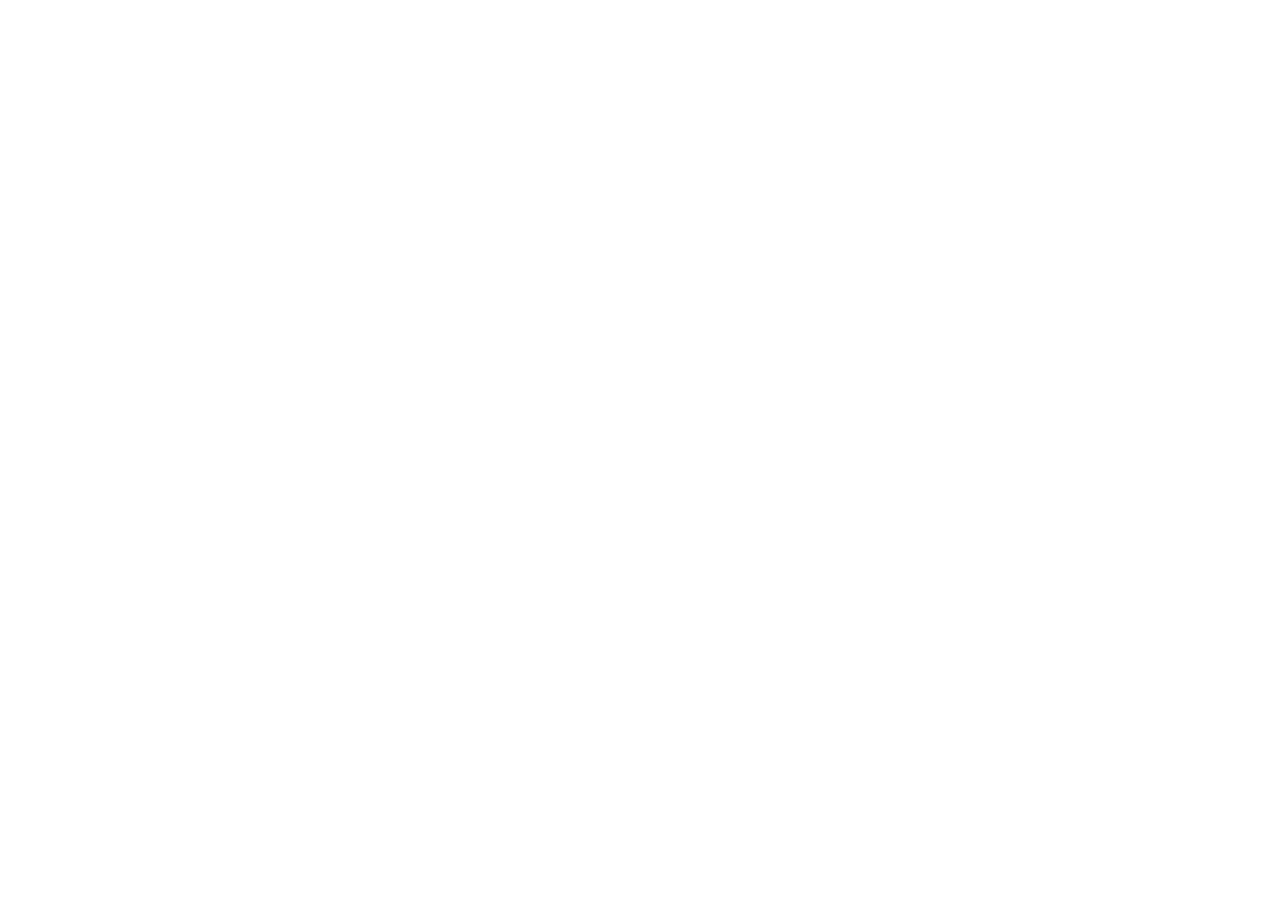
==== scripts/www/chatbox-converter.html @ 771bfcbc "update src file from pakeplus" ====
<!doctype html>
<html lang="zh-CN">
  <head>
    <meta charset="UTF-8" />
    <meta name="viewport" content="width=device-width, initial-scale=1.0, viewport-fit=cover" />
    <meta name="application-name" content="Polaris" />
    <meta name="description" content="把 Chatbox 导出的会话文件转换成 Polaris 可导入的备份 zip。" />
    <meta name="theme-color" content="#f7f3ea" />
    <meta property="og:site_name" content="Polaris" />
    <meta property="og:title" content="Chatbox 转 Polaris" />
    <meta property="og:description" content="本地转换 Chatbox 导出文件，生成 Polaris 可导入的备份 zip。" />
    <meta property="og:type" content="website" />
    <link rel="icon" href="/icons/polaris-icon-192.png" type="image/png" />
    <link rel="apple-touch-icon" href="/icons/apple-touch-icon.png" />
    <title>Chatbox 转 Polaris</title>
    <script type="module" crossorigin src="/assets/chatboxConverter-BK8m9NRD.js"></script>
    <link rel="modulepreload" crossorigin href="/assets/react-core-BkuJ9LF5.js">
    <link rel="modulepreload" crossorigin href="/assets/zip-Cic8An_B.js">
    <link rel="modulepreload" crossorigin href="/assets/capacitor-DPbkhKx9.js">
    <link rel="modulepreload" crossorigin href="/assets/assetStore-C0XXJczq.js">
    <link rel="modulepreload" crossorigin href="/assets/backupImportSource-C0JxZHXN.js">
    <link rel="modulepreload" crossorigin href="/assets/storeExportPackage-B1P53zhA.js">
    <link rel="stylesheet" crossorigin href="/assets/chatboxConverter-Ch4csUkj.css">
  </head>
  <body>
    <div id="chatbox-converter-root"></div>
  </body>
</html>
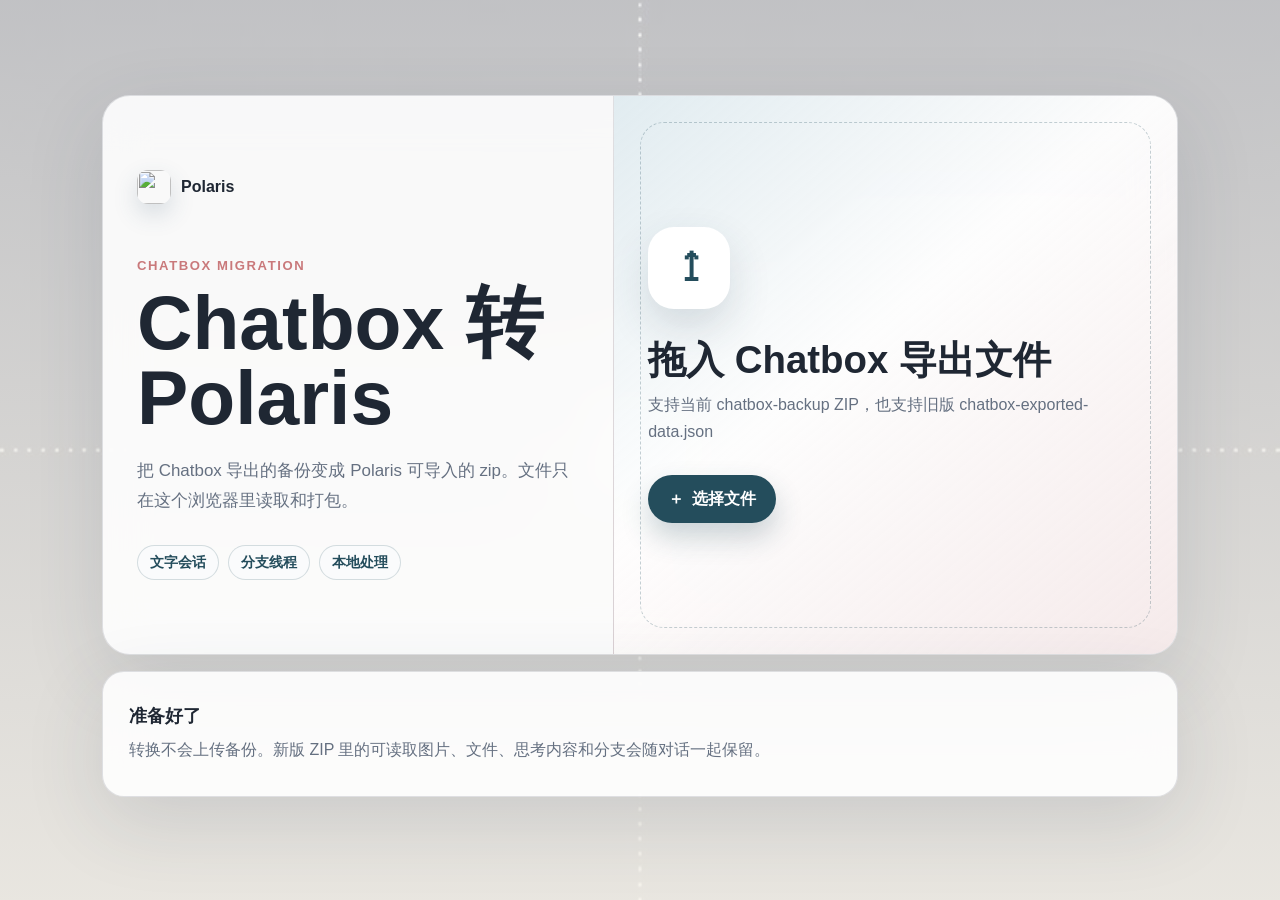
==== commit 161216a1: "update src file from pakeplus" ====
--- a/scripts/www/chatbox-converter.html
+++ b/scripts/www/chatbox-converter.html
@@ -10,17 +10,17 @@
     <meta property="og:title" content="Chatbox 转 Polaris" />
     <meta property="og:description" content="本地转换 Chatbox 导出文件，生成 Polaris 可导入的备份 zip。" />
     <meta property="og:type" content="website" />
-    <link rel="icon" href="/icons/polaris-icon-192.png" type="image/png" />
+    <link rel="icon" href="./icons/polaris-icon-192.png" type="image/png" />
     <link rel="apple-touch-icon" href="/icons/apple-touch-icon.png" />
     <title>Chatbox 转 Polaris</title>
-    <script type="module" crossorigin src="/assets/chatboxConverter-BK8m9NRD.js"></script>
-    <link rel="modulepreload" crossorigin href="/assets/react-core-BkuJ9LF5.js">
-    <link rel="modulepreload" crossorigin href="/assets/zip-Cic8An_B.js">
-    <link rel="modulepreload" crossorigin href="/assets/capacitor-DPbkhKx9.js">
-    <link rel="modulepreload" crossorigin href="/assets/assetStore-C0XXJczq.js">
-    <link rel="modulepreload" crossorigin href="/assets/backupImportSource-C0JxZHXN.js">
-    <link rel="modulepreload" crossorigin href="/assets/storeExportPackage-B1P53zhA.js">
-    <link rel="stylesheet" crossorigin href="/assets/chatboxConverter-Ch4csUkj.css">
+    <script type="module" crossorigin src="./assets/chatboxConverter-OaR5pe9f.js"></script>
+    <link rel="modulepreload" crossorigin href="./assets/react-core-BkuJ9LF5.js">
+    <link rel="modulepreload" crossorigin href="./assets/zip-Cic8An_B.js">
+    <link rel="modulepreload" crossorigin href="./assets/capacitor-Djb4aT-V.js">
+    <link rel="modulepreload" crossorigin href="./assets/assetStore-4hemb2Yh.js">
+    <link rel="modulepreload" crossorigin href="./assets/backupImportSource-C0JxZHXN.js">
+    <link rel="modulepreload" crossorigin href="./assets/storeExportPackage-DQJ5Ws85.js">
+    <link rel="stylesheet" crossorigin href="./assets/chatboxConverter-Cs1plBe2.css">
   </head>
   <body>
     <div id="chatbox-converter-root"></div>
--- a/scripts/www/assets/chatboxConverter-Cs1plBe2.css
+++ b/scripts/www/assets/chatboxConverter-Cs1plBe2.css
@@ -0,0 +1 @@
+:root{color-scheme:light;--converter-bg: #f7f3ea;--converter-ink: #1f2733;--converter-muted: #657081;--converter-line: rgba(43, 54, 72, .14);--converter-panel: rgba(255, 255, 255, .88);--converter-deep: #244d5c;--converter-sky: #6aa6bf;--converter-rose: #c9797b;--converter-gold: #b98947}*{box-sizing:border-box}html,body,#chatbox-converter-root{min-height:100%}body{margin:0;font-family:Avenir Next,PingFang SC,Hiragino Sans GB,Microsoft YaHei,sans-serif;color:var(--converter-ink);background:linear-gradient(180deg,#f7f3eac7,#f7f3eaf0),url(../startup/polaris-startup-wallpaper.jpg) center / cover fixed,var(--converter-bg)}button,a{font:inherit}.converter-shell{width:min(1120px,100%);min-height:100vh;margin:0 auto;padding:32px 22px 40px;display:grid;align-content:center;gap:16px}.converter-stage,.converter-result{border:1px solid var(--converter-line);background:var(--converter-panel);box-shadow:0 24px 80px #33405224;-webkit-backdrop-filter:blur(22px);backdrop-filter:blur(22px)}.converter-stage{min-height:560px;border-radius:28px;overflow:hidden;display:grid;grid-template-columns:minmax(0,.95fr) minmax(340px,1.05fr)}.converter-copy{padding:34px;display:flex;flex-direction:column;justify-content:center}.converter-brand{width:fit-content;display:inline-flex;align-items:center;gap:10px;color:var(--converter-ink);text-decoration:none;font-weight:800}.converter-brand img{width:34px;height:34px;border-radius:11px;box-shadow:0 10px 24px #3858762e}.converter-kicker{margin:54px 0 12px;color:var(--converter-rose);font-size:.82rem;font-weight:800;text-transform:uppercase;letter-spacing:.12em}.converter-copy h1{max-width:620px;margin:0;font-size:clamp(2.75rem,6vw,5rem);line-height:.98;letter-spacing:0}.converter-lede{max-width:540px;margin:20px 0 0;color:var(--converter-muted);font-size:1.06rem;line-height:1.8}.converter-badges{margin-top:28px;display:flex;flex-wrap:wrap;gap:9px}.converter-badges span{min-height:34px;padding:7px 12px;border:1px solid rgba(36,77,92,.18);border-radius:999px;background:#fafcfdc2;color:var(--converter-deep);font-weight:700;font-size:.9rem}.converter-dropzone{position:relative;min-height:100%;padding:34px;display:flex;flex-direction:column;justify-content:center;border-left:1px solid var(--converter-line);background:linear-gradient(140deg,#6aa6bf2e,#ffffff57 44%,#c9797b24),#ffffff5c}.converter-dropzone input{display:none}.converter-dropzone:before{content:"";position:absolute;top:26px;right:26px;bottom:26px;left:26px;border:1.5px dashed rgba(36,77,92,.26);border-radius:24px;pointer-events:none}.converter-dropzone.is-dragging:before{border-color:#c9797bc2;background:#ffffff42}.converter-dropzone.is-ready:before{border-color:#40846085}.converter-dropmark{width:82px;height:82px;display:grid;place-items:center;border-radius:26px;background:#fff;color:var(--converter-deep);box-shadow:0 18px 42px #2b465829;font-size:2.4rem;font-weight:900}.converter-dropcopy{margin-top:30px;display:grid;gap:10px}.converter-dropcopy strong{font-size:clamp(1.55rem,4vw,2.4rem);line-height:1.1}.converter-dropcopy span,.converter-empty span,.converter-error span,.converter-download span{color:var(--converter-muted);line-height:1.7}.converter-primary,.converter-download-button{min-height:48px;border:0;border-radius:999px;display:inline-flex;align-items:center;justify-content:center;gap:8px;color:#fff;background:var(--converter-deep);text-decoration:none;font-weight:800;box-shadow:0 14px 28px #244d5c3d}.converter-primary{width:fit-content;margin-top:30px;padding:0 20px;cursor:pointer}.converter-primary:disabled{cursor:wait;opacity:.68}.converter-result{min-height:126px;border-radius:22px;padding:18px}.converter-empty,.converter-error{min-height:88px;display:grid;align-content:center;gap:8px;padding:2px 8px}.converter-empty strong,.converter-error strong{font-size:1.1rem}.converter-error{color:#8d3337}.converter-error span{color:#9a5357}.converter-stats{display:grid;grid-template-columns:repeat(4,minmax(0,1fr));gap:10px}.converter-stat{min-height:86px;padding:14px;border:1px solid var(--converter-line);border-radius:18px;background:#ffffff9e;display:grid;align-content:center;gap:4px}.converter-stat strong{font-size:1.7rem;line-height:1;color:var(--converter-deep)}.converter-stat span{color:var(--converter-muted);font-size:.9rem;font-weight:700}.converter-download{margin-top:12px;padding:14px;border:1px solid rgba(185,137,71,.24);border-radius:18px;background:#fffaefb8;display:flex;align-items:center;justify-content:space-between;gap:14px}.converter-download div{min-width:0;display:grid;gap:4px}.converter-download strong{overflow-wrap:anywhere}.converter-download-button{flex:0 0 auto;padding:0 18px}@media (max-width: 820px){body{background-attachment:scroll}.converter-shell{min-height:100svh;padding:14px;align-content:start}.converter-stage{min-height:auto;grid-template-columns:1fr;border-radius:22px}.converter-copy,.converter-dropzone{padding:24px}.converter-kicker{margin-top:38px}.converter-dropzone{min-height:360px;border-left:0;border-top:1px solid var(--converter-line)}.converter-dropzone:before{top:18px;right:18px;bottom:18px;left:18px;border-radius:20px}.converter-stats{grid-template-columns:repeat(2,minmax(0,1fr))}.converter-download{align-items:stretch;flex-direction:column}.converter-download-button{width:100%}}
